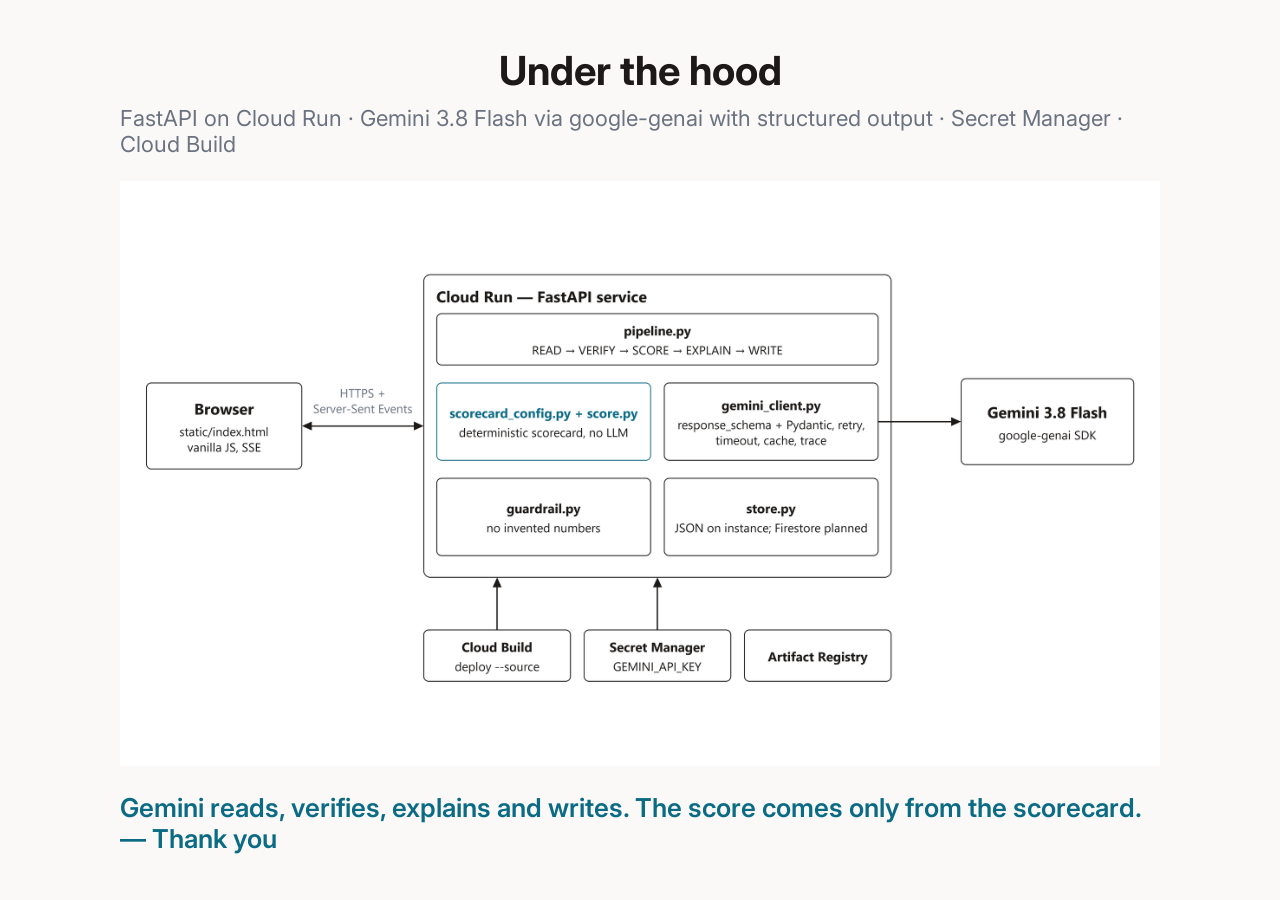
==== submission/video/outro.html @ 270c6266 "Demo video: automated Playwright recording with ElevenLabs narration (3:19)" ====
<!doctype html>
<html lang="en"><head><meta charset="utf-8"><title>Kervan — architecture</title>
<link href="https://fonts.googleapis.com/css2?family=Inter:wght@400;600;700&display=swap" rel="stylesheet">
<style>
  html,body{margin:0;height:100%;background:#faf9f7;color:#1c1917;font-family:Inter,"Segoe UI",system-ui,sans-serif}
  .wrap{height:100%;display:flex;flex-direction:column;align-items:center;justify-content:center;box-sizing:border-box;padding:40px 120px}
  h2{font-size:40px;font-weight:700;margin:0 0 10px;opacity:0;animation:up .8s .2s forwards}
  .sub{font-size:22px;color:#6b7280;margin:0 0 24px;opacity:0;animation:up .8s .5s forwards}
  img{width:1440px;max-width:100%;opacity:0;animation:up 1s .8s forwards}
  .thanks{margin-top:26px;font-size:26px;color:#0b6b85;font-weight:600;opacity:0;animation:up .8s 9s forwards}
  @keyframes up{from{opacity:0;transform:translateY(10px)}to{opacity:1;transform:none}}
</style></head>
<body><div class="wrap">
  <h2>Under the hood</h2>
  <div class="sub">FastAPI on Cloud Run · Gemini 3.8 Flash via google-genai with structured output · Secret Manager · Cloud Build</div>
  <img src="../assets/architecture.png" alt="Architecture">
  <div class="thanks">Gemini reads, verifies, explains and writes. The score comes only from the scorecard. — Thank you</div>
</div></body></html>
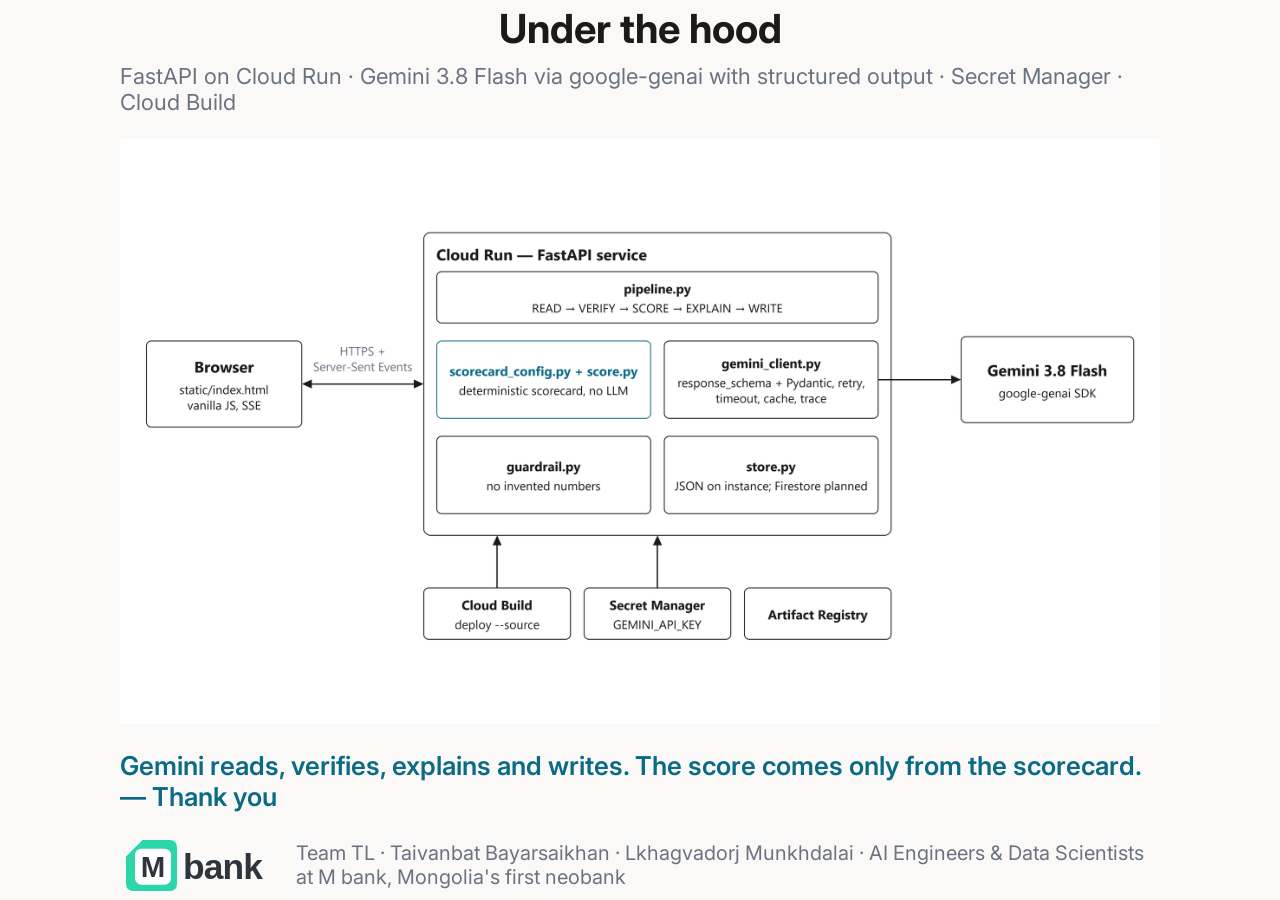
==== commit 795884cd: "Team affiliation: M bank logo and roles on title/closing slides, description and video intro" ====
--- a/submission/video/outro.html
+++ b/submission/video/outro.html
@@ -6,7 +6,7 @@
   .wrap{height:100%;display:flex;flex-direction:column;align-items:center;justify-content:center;box-sizing:border-box;padding:40px 120px}
   h2{font-size:40px;font-weight:700;margin:0 0 10px;opacity:0;animation:up .8s .2s forwards}
   .sub{font-size:22px;color:#6b7280;margin:0 0 24px;opacity:0;animation:up .8s .5s forwards}
-  img{width:1440px;max-width:100%;opacity:0;animation:up 1s .8s forwards}
+  img{width:1300px;max-width:100%;opacity:0;animation:up 1s .8s forwards}
   .thanks{margin-top:26px;font-size:26px;color:#0b6b85;font-weight:600;opacity:0;animation:up .8s 9s forwards}
   @keyframes up{from{opacity:0;transform:translateY(10px)}to{opacity:1;transform:none}}
 </style></head>
@@ -15,4 +15,8 @@
   <div class="sub">FastAPI on Cloud Run · Gemini 3.8 Flash via google-genai with structured output · Secret Manager · Cloud Build</div>
   <img src="../assets/architecture.png" alt="Architecture">
   <div class="thanks">Gemini reads, verifies, explains and writes. The score comes only from the scorecard. — Thank you</div>
+  <div class="team" style="display:flex;align-items:center;gap:26px;margin-top:22px;font-size:20px;color:#6b7280;opacity:0;animation:up .8s 10s both">
+    <img src="../assets/mbank_logo.svg" alt="M bank" style="width:150px">
+    <span>Team TL · Taivanbat Bayarsaikhan · Lkhagvadorj Munkhdalai · AI Engineers &amp; Data Scientists at M bank, Mongolia's first neobank</span>
+  </div>
 </div></body></html>
